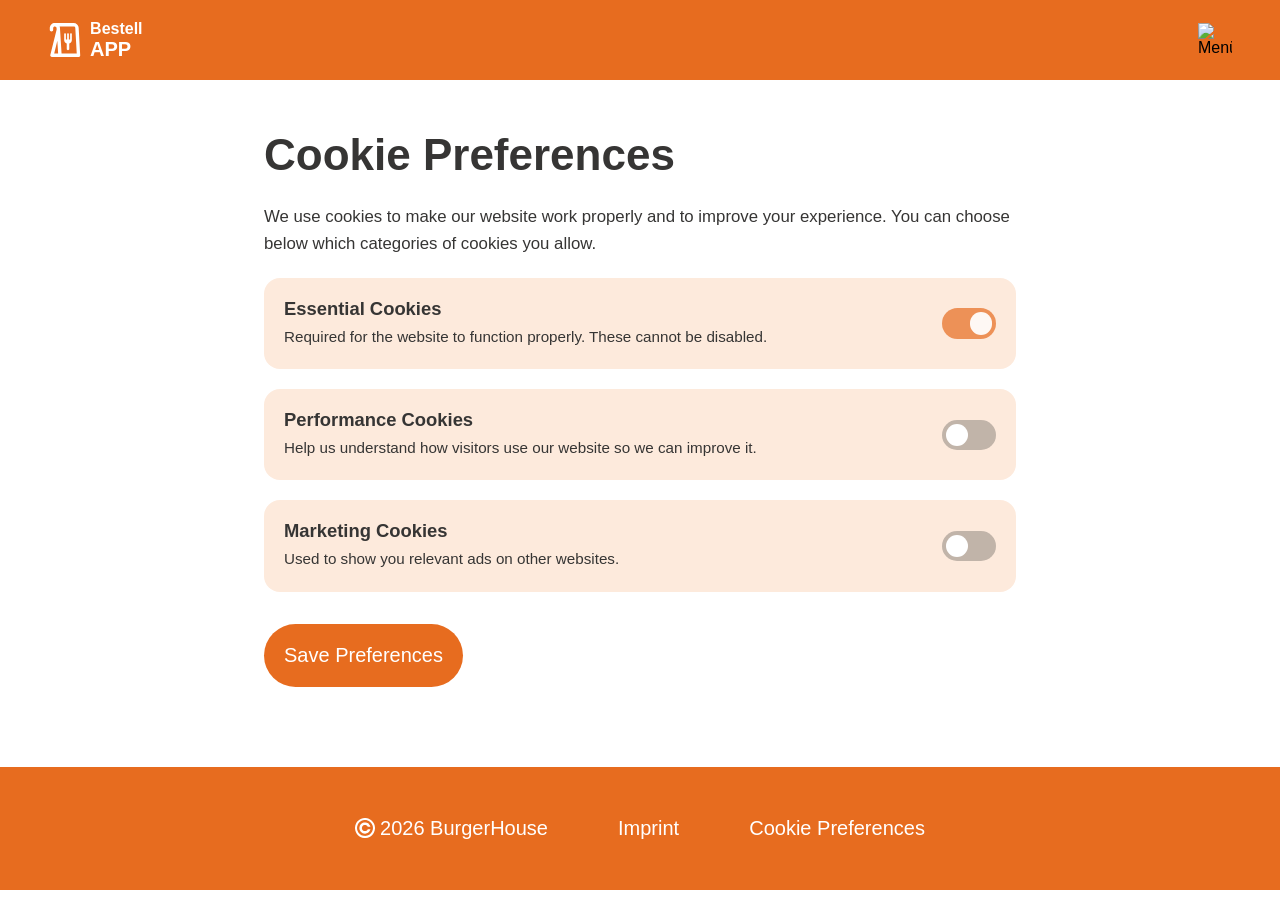
==== cookie-preferences.html @ 0e972c7e "Erster Upload" ====
<!DOCTYPE html>
<html lang="en">

<head>
    <meta charset="UTF-8">
    <meta name="viewport" content="width=device-width, initial-scale=1.0">
    <link rel="stylesheet" href="./styles/global.css">
    <link rel="stylesheet" href="./styles/header.css">
    <link rel="stylesheet" href="./styles/main.css">
    <link rel="stylesheet" href="./styles/footer.css">
    <link rel="stylesheet" href="./styles/legal.css">
    <title>BestellApp – Cookie Preferences</title>
</head>

<body>

    <header>
        <div class="header-content content-wrapper">
            <div class="header-left">
                <a href="./index.html" style="display:flex; align-items:center; gap:0.5rem; text-decoration:none;">
                    <img src="./assets/icons/BestellAppLogo.svg" alt="BestellApp Logo">
                    <p>Bestell<br><span class="app-name">APP</span></p>
                </a>
            </div>
            <img src="./assets/icons/menulogo.svg" alt="Menü-Icon">
        </div>
    </header>

    <main>
        <section class="legal-page content-wrapper">
            <h1>Cookie Preferences</h1>
            <p>
                We use cookies to make our website work properly and to improve your experience.
                You can choose below which categories of cookies you allow.
            </p>

            <section class="cookie-option">
                <div class="cookie-option-text">
                    <h3>Essential Cookies</h3>
                    <p>Required for the website to function properly. These cannot be disabled.</p>
                </div>
                <label class="switch">
                    <input type="checkbox" checked disabled>
                    <span class="slider"></span>
                </label>
            </section>

            <section class="cookie-option">
                <div class="cookie-option-text">
                    <h3>Performance Cookies</h3>
                    <p>Help us understand how visitors use our website so we can improve it.</p>
                </div>
                <label class="switch">
                    <input type="checkbox" id="performance-cookies">
                    <span class="slider"></span>
                </label>
            </section>

            <section class="cookie-option">
                <div class="cookie-option-text">
                    <h3>Marketing Cookies</h3>
                    <p>Used to show you relevant ads on other websites.</p>
                </div>
                <label class="switch">
                    <input type="checkbox" id="marketing-cookies">
                    <span class="slider"></span>
                </label>
            </section>

            <div class="cookie-actions">
                <button class="btn-buy" onclick="saveCookiePreferences()">Save Preferences</button>
            </div>
            <p id="cookie-saved-msg" class="cookie-saved-msg">Your preferences have been saved.</p>
        </section>
    </main>

    <footer class="footer">
        <section class="footer-brand">
            <img src="./assets/icons/CopyrightLogo.svg" alt="Copyright-Symbol">
            <p>2026 BurgerHouse</p>
        </section>
        <a href="./imprint.html" class="footer-link">Imprint</a>
        <a href="./cookie-preferences.html" class="footer-link">Cookie Preferences</a>
    </footer>

    <script>
        function saveCookiePreferences() {
            const msg = document.getElementById('cookie-saved-msg');
            msg.style.display = 'block';
            setTimeout(() => { msg.style.display = 'none'; }, 2500);
        }
    </script>

</body>

</html>
---- styles/global.css ----
* {
    margin: 0rem;
    box-sizing: border-box;
    scroll-behavior: smooth;
    font-family:Arial, Helvetica, sans-serif;
}
.content-wrapper{
    max-width: 1440px;
    width: 100%;
    margin: 0 auto;
}
---- styles/header.css ----
header {
    background-color: rgba(231, 108, 31, 1);
    width: 100%;
}

.header-content {
    height: 5rem;
    padding: 0 3rem;
    display: flex;
    justify-content: space-between;
    align-items: center;
}

.header-left {
    display: flex;
    align-items: center;
    gap: 0.5rem;
}

header img {
    width: 2.13rem;
    height: 2.13rem;
}

header p {
    font-size: 1rem;
    color: white;
    font-weight: bold;
}

.app-name {
    font-size: 1.25rem;
    font-weight: bold;
}
---- styles/main.css ----
.hero {
    display: flex;
    flex-direction: column;
    align-items: center;
    width: 100%;
}

.hero-bg {
    width: 100%;
    height: 37.5rem;
    object-fit: cover;
    display: block;
}

.restaurant-icon {
    width: 12.5rem;
    height: 12.5rem;
    position: relative;
    margin-top: -6.25rem;
    background-color: beige;
    border-radius: 50%;
    border: 10px solid rgba(253, 234, 220, 1);
    box-shadow: 0 10px 30px rgba(0, 0, 0, 0.7);
}

.hero-text {
    display: flex;
    flex-direction: column;
    align-items: center;
    justify-content: center;
    margin-top: 3.2rem;
    gap: 0.63rem;
    width: 100%;
    max-width: 90rem;
    margin-inline: auto;
}

h1 {
    font-size: clamp(2.5rem, 5vw, 5rem);
}

h1 mark {
    background-color: transparent;
    color: rgba(231, 108, 31, 1);
}

.hero-text p {
    font-size: clamp(1.25rem, 2.5vw, 2rem);
}

.hero-title {
    display: flex;
    justify-content: center;
    align-items: center;
    gap: 1.25rem;
}

.menu-bar {
    background-color: rgba(231, 108, 31, 1);
    width: 100%;
    height: 3rem;
    display: flex;
    justify-content: flex-start;
    padding: 0 clamp(2rem, 10vw, 20rem);
    align-items: center;
    margin-top: 5rem;
    margin-bottom: 2rem;
    gap: 0.94rem;
    color: white;
}

.menu-bar-inner {
    max-width: 1440px;
    display: flex;
    align-items: center;
    gap: 1rem;
}

.content {
    width: 100%;
    max-width: 1440px;
    margin: 0 auto;
    display: flex;
    align-items: flex-start;
}

.menu {
    flex: 1 1 0;
    min-width: 0;
    display: flex;
    justify-content: center;
    flex-direction: column;
    align-items: center;
    gap: 1.25rem;
    padding: 2.1875rem;
}

.cart {
    width: 2rem;
    min-width: 25rem;
    position: sticky;
    top: 0;
    height: 46.88rem;
    background-color: rgba(54, 53, 52, 1);
    border-top-left-radius: 1.25rem;
    border-bottom-left-radius: 1.25rem;
    display: flex;
    flex-direction: column;
    padding: 1.25rem;
}

.cart h2 {
    margin-top: 3.75rem;
    margin-bottom: 1.57rem;
    font-size: clamp(2rem, 2.5vw, 3rem);
    display: flex;
    justify-content: center;
    color: white;
}

#shopping-cart-content {
    flex: 1;
    display: flex;
    flex-direction: column;
    align-items: center;
    gap: 0.625rem;
    overflow-x: hidden;
    overflow-y: scroll;
}

.cart-sum {
    margin: 1.88rem 0.63rem 1.25rem 0.63rem;
    color: white;
    display: flex;
    flex-direction: column;
    gap: 0.625rem;
}

.cart-row {
    display: flex;
    justify-content: space-between;
    font-size: clamp(1.25rem, 1.5vw, 1.25rem);
}

.cart-sum-label {
    font-size: clamp(1.25rem, 1.8vw, 1.5rem);
    font-weight: 400;
}

hr {
    height: 0.125rem;
}

.btn-buy {
    margin: 1.25rem;
    padding: 1.25rem;
    border-radius: 3.12rem;
    font-size: clamp(1.25rem, 1.5vw, 1.25rem);
    background-color: rgba(231, 108, 31, 1);
    color: white;
    border: none;
    cursor: pointer;
}

.dish-card {
    width: 90%;
    min-width: 0;
    height: auto;
    display: flex;
    gap: 2.5rem;
    background-color: rgba(253, 234, 220, 1);
    border-radius: 1.25rem;
    align-items: flex-start;
}

.dish-img {
    width: 12.5rem;
    min-width: 12.5rem;
    flex-shrink: 0;
    height: 8.125rem;
    border-radius: 1.25rem;
    padding: 0.5rem;
    margin-top: 0.3125rem;
    margin-left: 0.3125rem;
    object-fit: cover;
}

.dish-body {
    width: 100%;
    min-width: 0;
    display: flex;
    flex-direction: column;
    justify-content: space-between;
    padding: 0.625rem;
    height: auto;
}

.dish-info {
    display: flex;
    flex-direction: column;
    flex: 1;
    min-width: 0;
    gap: 0.6rem;
}

.dish-info h3 {
    font-size: clamp(1.25rem, 2vw, 1.7rem);
    font-weight: 700;
}

.dish-info p {
    font-size: clamp(1.25rem, 1.5vw, 1.3rem);
    white-space: normal;
    overflow-wrap: break-word;
    line-height: 1.4;
}

.dish-footer {
    display: flex;
    justify-content: space-between;
    align-items: center;
    gap: 1rem;
    flex-wrap: wrap;
    padding-top: 1rem;
}

.dish-footer p {
    font-size: clamp(1.25rem, 1.8vw, 1.5rem);
    font-weight: 700;
}

.btn-add {
    align-self: flex-end;
    padding: 0.5rem 1rem;
    border-radius: 1.25rem;
    white-space: nowrap;
    border: none;
    cursor: pointer;
    font-weight: 700;
}

.btn-add--active {
    background-color: rgba(231, 108, 31, 1);
    color: white;
}

.cart-item {
    display: flex;
    flex-direction: column;
    width: 21.25rem;
    height: 8.12rem;
    background-color: rgba(253, 234, 220, 1);
    border-radius: 1rem;
    padding: 1rem;
}

.cart-item p {
    font-size: clamp(1.25rem, 1.8vw, 1.5rem);
}

.cart-item-footer {
    display: flex;
    justify-content: space-between;
    align-items: flex-end;
    height: 50%;
    font-size: clamp(1.25rem, 1.5vw, 1.38rem);
}

.cart-item-controls button {
    background: none;
    border: none;
    padding: 0;
    font: inherit;
    color: inherit;
    cursor: pointer;
}

#dialog-input {
    width: clamp(18rem, 80vw, 26.25rem);
    height: 16.87rem;
    position: fixed;
    top: 50%;
    left: 50%;
    transform: translate(-50%, -50%);
    background-color: rgba(54, 53, 52, 1);
    border: none;
    border-radius: 1rem;
    color: white;
}

.dialog-content {
    display: flex;
    justify-content: center;
    flex-direction: column;
    align-items: center;
}

.dialog-content img {
    width: 6.25rem;
    height: 6.25rem;
}

.x-btn {
    position: relative;
    align-self: flex-end;
    cursor: pointer;
    background-color: transparent;
    border: none;
    font-size: 1.86rem;
    color: white;
}

.nav-bar {
    display: none;
}

.mobile-text {
    display: none;
}

@media screen and (max-width: 1024px) {
    .desktop-text {
        display: none;
    }

    .mobile-text {
        display: inline;
    }

    .content {
        justify-content: center;
    }

    .menu {
        padding: 0;
    }

    .menu-bar {
        flex-direction: column;
        justify-content: center;
        align-items: center;
        position: relative;
        height: 3.75rem;
        margin: 0 0 1.5rem 0;
        padding: 0;
    }

    .menu-bar img {
        position: absolute;
        transform: translateY(-2.5rem);
        width: 3.75rem;
        height: 3.75rem;
    }

    .menu-bar-inner {
        min-width: 0;
    }

    .hero-text p {
        padding: 0 1.5rem 4.75rem;
        text-align: center;
    }

    .dish-card {
        flex-direction: column;
    }

    .dish-img {
        width: 98%;
        height: 15rem;
    }

    .dish-footer {
        flex-direction: row;
        align-items: center;
    }

    .hero-title {
        flex-direction: column-reverse;
    }

    .cart {
        display: none;
    }

    .cart--mobile {
        display: flex;
        flex-direction: column;
        position: fixed;
        left: 0;
        top: 400px;
        width: 100vw;
        height: 60vh;
        background-color: rgba(54, 53, 52, 1);
        border-radius: 1.25rem 1.25rem 0 0;
        z-index: 999;
        min-width: 0;
    }

    .nav-bar {
        display: flex;
        position: fixed;
        bottom: 0;
        left: 0;
        width: 100%;
        justify-content: space-between;
        align-items: center;
        background-color: rgba(54, 53, 52, 1);
        padding: 20px clamp(1.875rem, 8vw, 6.25rem);
        z-index: 1000;
    }

    .nav-bar img {
        width: 2rem;
        height: 2rem;
    }

    .nav-btn {
        position: relative;
        background-color: transparent;
        border: none;
        cursor: pointer;
    }

    .cart-badge {
        position: absolute;
        top: -0.4rem;
        right: -0.4rem;
        width: 1.5rem;
        height: 1.5rem;
        display: flex;
        justify-content: center;
        align-items: center;
        border-radius: 50%;
        background-color: rgba(231, 108, 31, 1);
        color: white;
        font-size: 1rem;
        font-weight: bold;
    }

    .cart-item {
        width: stretch;
        margin: 0 20px;
    }
}

@media screen and (min-width: 1440px) {
    .main-style {
        padding: 0 max(0px, calc(50% - 720px));
    }
}
---- styles/footer.css ----
footer {
    background-color: rgba(231, 108, 31, 1);
    width: 100%;
    display: flex;
    align-items: center;
    justify-content: center;
    margin-top: 3.13rem;
    gap: 4.38rem;
    color: white;
    padding: 3.13rem 7.5rem;
    font-size: 1.25rem;
}

.footer-brand {
    display: flex;
    align-items: center;
    gap: 0.31rem;
}

.footer-brand img {
    width: 1.25rem;
}

.footer-link {
    color: white;
    text-decoration: none;
}

.footer-link:hover {
    cursor: pointer;
}

@media screen and (max-width: 1024px) {
    footer {
        flex-direction: column-reverse;
        gap: 1rem;
        padding: 3.13rem clamp(1.5rem, 7.5vw, 7.5rem) 8rem;
    }
}

@media screen and (min-width: 1440px) {
    footer {
        padding: 50px max(50px, calc(50% - 720px));
    }
}
---- styles/legal.css ----
.legal-page {
    max-width: 50rem;
    margin: 3.13rem auto 5rem;
    padding: 0 1.5rem;
    color: rgba(54, 53, 52, 1);
}

.legal-page h1 {
    font-size: clamp(2rem, 4vw, 2.75rem);
    margin-bottom: 1.5rem;
}

.legal-page h2 {
    font-size: clamp(1.25rem, 2vw, 1.5rem);
    margin-top: 1.88rem;
    margin-bottom: 0.63rem;
    color: rgba(231, 108, 31, 1);
}

.legal-page p {
    font-size: 1.05rem;
    line-height: 1.6;
}

.cookie-option {
    display: flex;
    justify-content: space-between;
    align-items: center;
    gap: 1.25rem;
    background-color: rgba(253, 234, 220, 1);
    border-radius: 1rem;
    padding: 1.25rem;
    margin-top: 1.25rem;
}

.cookie-option-text h3 {
    font-size: 1.15rem;
    margin-bottom: 0.31rem;
}

.cookie-option-text p {
    font-size: 0.95rem;
}

.switch {
    position: relative;
    display: inline-block;
    width: 3.4rem;
    height: 1.9rem;
    flex-shrink: 0;
}

.switch input {
    opacity: 0;
    width: 0;
    height: 0;
}

.slider {
    position: absolute;
    cursor: pointer;
    top: 0;
    left: 0;
    right: 0;
    bottom: 0;
    background-color: rgba(54, 53, 52, 0.3);
    border-radius: 1.9rem;
    transition: 0.2s;
}

.slider::before {
    position: absolute;
    content: "";
    height: 1.4rem;
    width: 1.4rem;
    left: 0.25rem;
    bottom: 0.25rem;
    background-color: white;
    border-radius: 50%;
    transition: 0.2s;
}

.switch input:checked+.slider {
    background-color: rgba(231, 108, 31, 1);
}

.switch input:checked+.slider::before {
    transform: translateX(1.5rem);
}

.switch input:disabled+.slider {
    cursor: not-allowed;
    opacity: 0.7;
}

.cookie-actions {
    margin-top: 2rem;
}

.cookie-actions .btn-buy {
    margin: 0;
}

.cookie-saved-msg {
    display: none;
    margin-top: 1rem;
    color: rgba(231, 108, 31, 1);
    font-weight: bold;
}

@media screen and (max-width: 1024px) {
    .legal-page {
        margin-bottom: 7rem;
    }

    .cookie-option {
        flex-direction: row;
    }
}
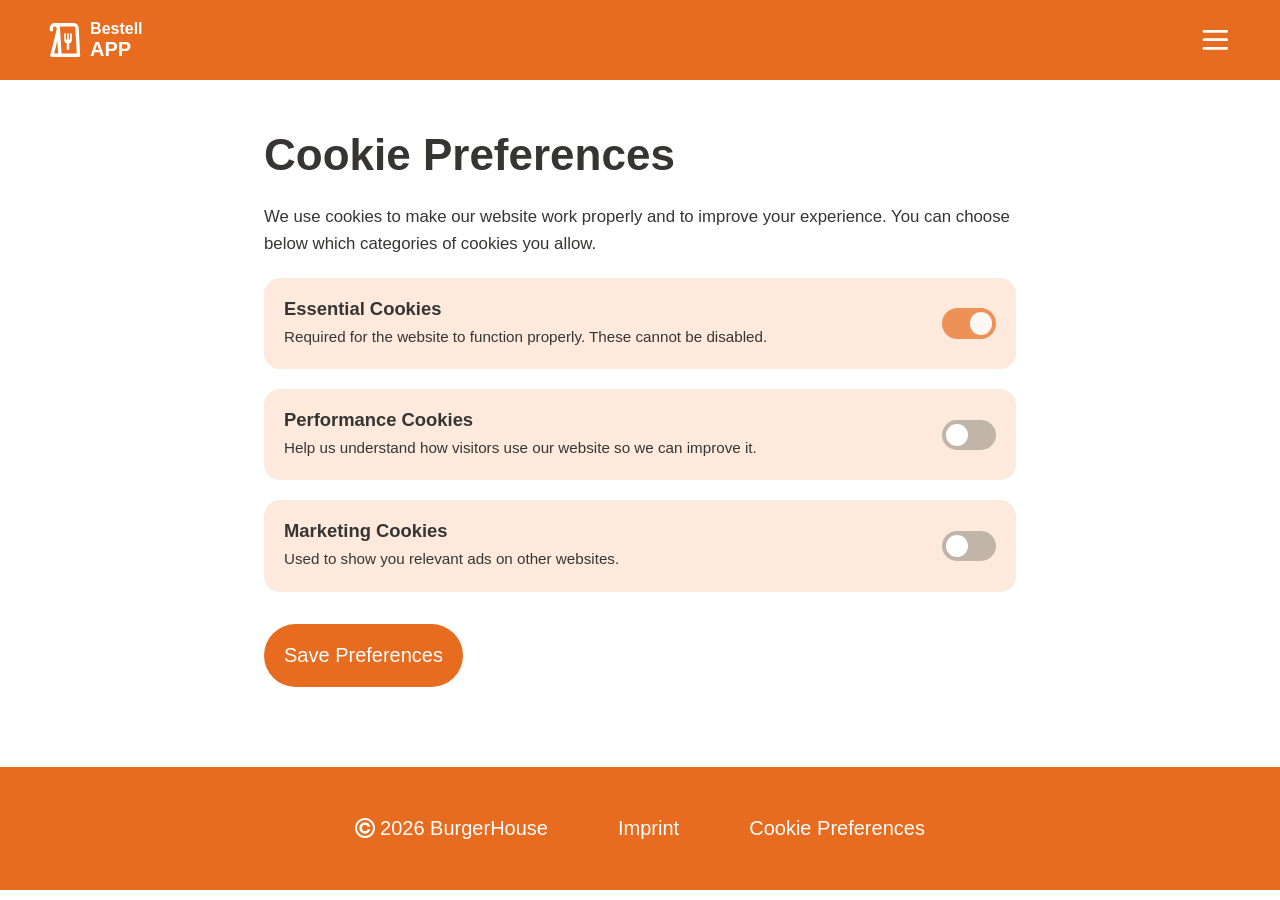
==== commit 3d01ec52: "fix 3" ====
--- a/cookie-preferences.html
+++ b/cookie-preferences.html
@@ -22,7 +22,7 @@
                     <p>Bestell<br><span class="app-name">APP</span></p>
                 </a>
             </div>
-            <img src="./assets/icons/menulogo.svg" alt="Menü-Icon">
+            <img src="./assets/icons/menu.png" alt="Menü-Icon">
         </div>
     </header>
 
